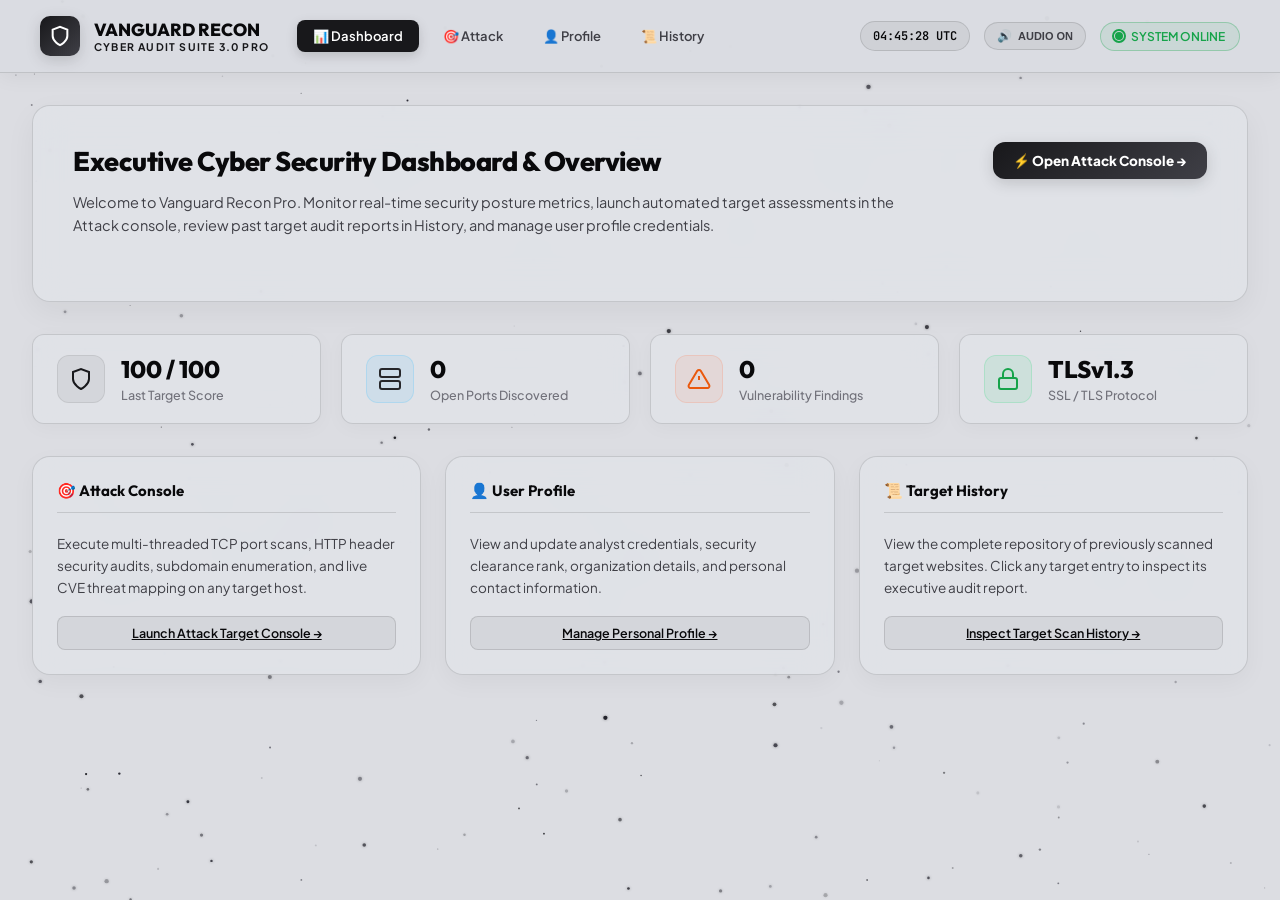
==== static/index.html @ 76a06d28 "Initial commit: Vanguard Recon Security Audit Suite" ====
<!DOCTYPE html>
<html lang="en">
<head>
    <meta charset="UTF-8">
    <meta name="viewport" content="width=device-width, initial-scale=1.0">
    <title>Vanguard Recon Pro — Executive Security Dashboard</title>
    <meta name="description" content="Enterprise attack surface reconnaissance dashboard, OWASP security auditor, and automated vulnerability management platform.">
    <link rel="stylesheet" href="styles.css">
    <link rel="preconnect" href="https://fonts.googleapis.com">
    <link rel="preconnect" href="https://fonts.gstatic.com" crossorigin>
    <link href="https://fonts.googleapis.com/css2?family=JetBrains+Mono:wght@400;500;600;700;800&family=Plus+Jakarta+Sans:wght@400;500;600;700;800;900&family=Outfit:wght@500;600;700;800&display=swap" rel="stylesheet">
</head>
<body>
    <canvas id="bgCanvas"></canvas>

    <div id="toastNotification" class="toast-card">
        <span id="toastIcon">✓</span>
        <span id="toastMsg">Action completed successfully</span>
    </div>

    <!-- Top Tactical Navigation Bar -->
    <nav class="navbar">
        <div style="display:flex; align-items:center;">
            <div class="brand">
                <div class="brand-icon-wrapper">
                    <div class="brand-icon">
                        <svg viewBox="0 0 24 24">
                            <path d="M12 22s8-4 8-10V5l-8-3-8 3v7c0 6 8 10 8 10z"/>
                        </svg>
                    </div>
                </div>
                <div class="brand-text">
                    <span class="brand-title">VANGUARD RECON</span>
                    <span class="brand-subtitle">CYBER AUDIT SUITE 3.0 PRO</span>
                </div>
            </div>
            
            <div class="nav-links">
                <a href="index.html" class="nav-link active">📊 Dashboard</a>
                <a href="attack.html" class="nav-link">🎯 Attack</a>
                <a href="profile.html" class="nav-link">👤 Profile</a>
                <a href="history.html" class="nav-link">📜 History</a>
            </div>
        </div>

        <div style="display:flex; align-items:center; gap:14px;">
            <div class="hud-clock mono" id="hudClock">12:00:00 UTC</div>
            <button id="soundToggleBtn" class="hud-btn" title="Toggle Tactical Audio FX">
                <span id="soundIcon">🔊</span>
                <span id="soundText" style="font-size:11px;">AUDIO ON</span>
            </button>

            <div class="status-badge">
                <span class="pulse-dot"></span>
                <span>SYSTEM ONLINE</span>
            </div>
        </div>
    </nav>

    <!-- Main Container -->
    <div class="container">
        <!-- Hero Launchpad Card -->
        <div class="hero-card">
            <div class="hero-title-row">
                <h1 class="hero-title">
                    Executive Cyber Security Dashboard & Overview
                </h1>
                <a href="attack.html" class="btn-primary" style="font-size:13.5px; padding:10px 20px; text-decoration:none;">
                    ⚡ Open Attack Console →
                </a>
            </div>
            <p class="hero-subtitle">
                Welcome to Vanguard Recon Pro. Monitor real-time security posture metrics, launch automated target assessments in the Attack console, review past target audit reports in History, and manage user profile credentials.
            </p>
        </div>

        <!-- Metric Stat Cards Row -->
        <div class="stats-grid">
            <div class="stat-card">
                <div class="stat-icon">
                    <svg width="24" height="24" viewBox="0 0 24 24" fill="none" stroke="currentColor" stroke-width="2">
                        <path d="M12 22s8-4 8-10V5l-8-3-8 3v7c0 6 8 10 8 10z"/>
                    </svg>
                </div>
                <div class="stat-content">
                    <div id="statScore" class="stat-value">100 / 100</div>
                    <div class="stat-label">Last Target Score</div>
                </div>
            </div>

            <div class="stat-card">
                <div class="stat-icon" style="background:rgba(56,189,248,0.1); border-color:rgba(56,189,248,0.2); color:var(--accent-blue);">
                    <svg width="24" height="24" viewBox="0 0 24 24" fill="none" stroke="currentColor" stroke-width="2">
                        <rect x="2" y="2" width="20" height="8" rx="2" ry="2"/>
                        <rect x="2" y="14" width="20" height="8" rx="2" ry="2"/>
                        <line x1="6" y1="6" x2="6.01" y2="6"/>
                        <line x1="6" y1="18" x2="6.01" y2="18"/>
                    </svg>
                </div>
                <div class="stat-content">
                    <div id="statPorts" class="stat-value">0</div>
                    <div class="stat-label">Open Ports Discovered</div>
                </div>
            </div>

            <div class="stat-card">
                <div class="stat-icon" style="background:rgba(255,127,80,0.1); border-color:rgba(255,127,80,0.2); color:var(--sev-high);">
                    <svg width="24" height="24" viewBox="0 0 24 24" fill="none" stroke="currentColor" stroke-width="2">
                        <path d="M10.29 3.86L1.82 18a2 2 0 0 0 1.71 3h16.94a2 2 0 0 0 1.71-3L13.71 3.86a2 2 0 0 0-3.42 0z"/>
                        <line x1="12" y1="9" x2="12" y2="13"/>
                        <line x1="12" y1="17" x2="12.01" y2="17"/>
                    </svg>
                </div>
                <div class="stat-content">
                    <div id="statVulns" class="stat-value">0</div>
                    <div class="stat-label">Vulnerability Findings</div>
                </div>
            </div>

            <div class="stat-card">
                <div class="stat-icon" style="background:rgba(46,213,115,0.1); border-color:rgba(46,213,115,0.2); color:var(--sev-safe);">
                    <svg width="24" height="24" viewBox="0 0 24 24" fill="none" stroke="currentColor" stroke-width="2">
                        <rect x="3" y="11" width="18" height="11" rx="2" ry="2"/>
                        <path d="M7 11V7a5 5 0 0 1 10 0v4"/>
                    </svg>
                </div>
                <div class="stat-content">
                    <div id="statSsl" class="stat-value">TLSv1.3</div>
                    <div class="stat-label">SSL / TLS Protocol</div>
                </div>
            </div>
        </div>

        <!-- Core Navigation Modules Grid -->
        <div style="display:grid; grid-template-columns: repeat(3, 1fr); gap:24px; margin-bottom:32px;">
            <div class="card" style="margin-bottom:0;">
                <div class="card-header">
                    <span class="card-title">🎯 Attack Console</span>
                </div>
                <p style="font-size:13.5px; color:var(--text-secondary); line-height:1.6; margin-bottom:18px;">
                    Execute multi-threaded TCP port scans, HTTP header security audits, subdomain enumeration, and live CVE threat mapping on any target host.
                </p>
                <a href="attack.html" class="btn-secondary" style="width:100%; justify-content:center;">Launch Attack Target Console →</a>
            </div>

            <div class="card" style="margin-bottom:0;">
                <div class="card-header">
                    <span class="card-title">👤 User Profile</span>
                </div>
                <p style="font-size:13.5px; color:var(--text-secondary); line-height:1.6; margin-bottom:18px;">
                    View and update analyst credentials, security clearance rank, organization details, and personal contact information.
                </p>
                <a href="profile.html" class="btn-secondary" style="width:100%; justify-content:center;">Manage Personal Profile →</a>
            </div>

            <div class="card" style="margin-bottom:0;">
                <div class="card-header">
                    <span class="card-title">📜 Target History</span>
                </div>
                <p style="font-size:13.5px; color:var(--text-secondary); line-height:1.6; margin-bottom:18px;">
                    View the complete repository of previously scanned target websites. Click any target entry to inspect its executive audit report.
                </p>
                <a href="history.html" class="btn-secondary" style="width:100%; justify-content:center;">Inspect Target Scan History →</a>
            </div>
        </div>
    </div>

    <script src="app.js"></script>
</body>
</html>
---- static/styles.css ----
@import url('https://fonts.googleapis.com/css2?family=JetBrains+Mono:wght@400;500;600;700;800&family=Plus+Jakarta+Sans:wght@400;500;600;700;800;900&family=Outfit:wght@500;600;700;800;900&display=swap');

:root {
    --bg-main: #dcdde2;
    --bg-card: rgba(224, 226, 232, 0.92);
    --bg-card-hover: rgba(230, 232, 238, 0.98);
    --bg-elevated: #d2d4da;
    --border-subtle: rgba(0, 0, 0, 0.12);
    --border-cyan: rgba(24, 24, 27, 0.25);
    --border-glow: rgba(24, 24, 27, 0.4);
    
    --text-primary: #09090b;
    --text-secondary: #3f3f46;
    --text-muted: #71717a;
    
    --accent-cyan: #18181b;
    --accent-blue: #27272a;
    --accent-indigo: #3f3f46;
    --accent-violet: #52525b;
    
    --sev-critical: #dc2626;
    --sev-critical-bg: rgba(220, 38, 38, 0.1);
    --sev-high: #ea580c;
    --sev-high-bg: rgba(234, 88, 12, 0.1);
    --sev-medium: #ca8a04;
    --sev-medium-bg: rgba(202, 138, 4, 0.1);
    --sev-low: #2563eb;
    --sev-low-bg: rgba(37, 99, 235, 0.1);
    --sev-safe: #16a34a;
    --sev-safe-bg: rgba(22, 163, 74, 0.1);

    --radius-lg: 18px;
    --radius-md: 12px;
    --radius-sm: 8px;
    
    --transition-smooth: all 0.3s cubic-bezier(0.16, 1, 0.3, 1);
}

* {
    box-sizing: border-box;
    margin: 0;
    padding: 0;
}

body {
    font-family: 'Plus Jakarta Sans', -apple-system, BlinkMacSystemFont, sans-serif;
    background-color: var(--bg-main);
    color: var(--text-primary);
    min-height: 100vh;
    overflow-x: hidden;
    position: relative;
    -webkit-font-smoothing: antialiased;
}

#bgCanvas {
    position: fixed;
    top: 0;
    left: 0;
    width: 100vw;
    height: 100vh;
    z-index: 0;
    pointer-events: none;
}

.mono {
    font-family: 'JetBrains Mono', monospace;
}

/* Toast Notifications */
.toast-card {
    position: fixed;
    bottom: 30px;
    right: 30px;
    background: #09090b;
    border: 1px solid var(--accent-cyan);
    color: #fff;
    padding: 12px 22px;
    border-radius: var(--radius-md);
    box-shadow: 0 12px 40px rgba(0, 0, 0, 0.2);
    backdrop-filter: blur(16px);
    display: flex;
    align-items: center;
    gap: 12px;
    font-size: 13.5px;
    font-weight: 600;
    z-index: 9999;
    opacity: 0;
    transform: translateY(20px);
    transition: var(--transition-smooth);
    pointer-events: none;
}

.toast-card.show {
    opacity: 1;
    transform: translateY(0);
}

/* Node Inspection Popover Modal */
.node-modal {
    position: fixed;
    top: 50%;
    left: 50%;
    transform: translate(-50%, -50%) scale(0.9);
    width: 380px;
    background: var(--bg-card);
    border: 1px solid var(--accent-cyan);
    box-shadow: 0 20px 60px rgba(0, 0, 0, 0.15);
    border-radius: var(--radius-md);
    padding: 20px;
    z-index: 10000;
    backdrop-filter: blur(20px);
    opacity: 0;
    pointer-events: none;
    transition: var(--transition-smooth);
}

.node-modal.show {
    opacity: 1;
    pointer-events: auto;
    transform: translate(-50%, -50%) scale(1);
}

.node-modal-header {
    display: flex;
    justify-content: space-between;
    align-items: center;
    margin-bottom: 14px;
    padding-bottom: 10px;
    border-bottom: 1px solid var(--border-subtle);
    color: var(--accent-cyan);
    font-size: 14px;
    font-weight: 700;
}

.close-modal-btn {
    background: transparent;
    border: none;
    color: var(--text-muted);
    font-size: 16px;
    cursor: pointer;
    transition: var(--transition-smooth);
}
.close-modal-btn:hover { color: #000; }

.node-modal-body { font-size: 13px; color: var(--text-secondary); line-height: 1.6; }

/* Navbar */
.navbar {
    display: flex;
    justify-content: space-between;
    align-items: center;
    padding: 16px 40px;
    background: rgba(218, 220, 226, 0.88);
    backdrop-filter: blur(24px);
    -webkit-backdrop-filter: blur(24px);
    border-bottom: 1px solid var(--border-subtle);
    position: sticky;
    top: 0;
    z-index: 100;
    box-shadow: 0 4px 20px rgba(0, 0, 0, 0.05);
}

.nav-links {
    display: flex;
    align-items: center;
    gap: 8px;
    margin-left: 28px;
}

.nav-link {
    color: var(--text-secondary);
    text-decoration: none;
    font-size: 13px;
    font-weight: 600;
    padding: 8px 16px;
    border-radius: var(--radius-sm);
    transition: var(--transition-smooth);
    display: inline-flex;
    align-items: center;
    gap: 6px;
}

.nav-link:hover {
    color: var(--text-primary);
    background: rgba(0, 0, 0, 0.06);
}

.nav-link.active {
    color: #ffffff;
    background: #18181b;
    box-shadow: 0 4px 12px rgba(0, 0, 0, 0.15);
}

.brand {
    display: flex;
    align-items: center;
    gap: 14px;
    font-size: 18px;
    font-weight: 800;
    color: var(--text-primary);
}

.brand-icon-wrapper {
    position: relative;
    width: 40px;
    height: 40px;
}

.brand-icon {
    width: 100%;
    height: 100%;
    background: linear-gradient(135deg, #18181b, #3f3f46);
    border-radius: 10px;
    display: flex;
    align-items: center;
    justify-content: center;
    color: #fff;
    box-shadow: 0 4px 15px rgba(0, 0, 0, 0.15);
}

.brand-icon svg {
    width: 22px;
    height: 22px;
    fill: none;
    stroke: #ffffff;
    stroke-width: 2.2;
}

.brand-text { display: flex; flex-direction: column; }
.brand-title {
    font-size: 17.5px;
    font-weight: 800;
    line-height: 1.2;
    font-family: 'Outfit', sans-serif;
    color: #09090b;
}

.brand-subtitle {
    font-size: 10.5px;
    font-weight: 700;
    color: var(--accent-cyan);
    letter-spacing: 1.2px;
}

.hud-clock {
    background: rgba(0, 0, 0, 0.05);
    border: 1px solid var(--border-subtle);
    color: var(--text-primary);
    padding: 6px 12px;
    border-radius: 20px;
    font-size: 12px;
    font-weight: 600;
}

.hud-btn {
    background: rgba(0, 0, 0, 0.05);
    border: 1px solid var(--border-subtle);
    color: var(--text-secondary);
    padding: 6px 12px;
    border-radius: 20px;
    font-size: 12px;
    font-weight: 600;
    cursor: pointer;
    display: inline-flex;
    align-items: center;
    gap: 6px;
    transition: var(--transition-smooth);
}
.hud-btn:hover {
    background: rgba(0, 0, 0, 0.08);
    border-color: var(--border-cyan);
    color: #000;
}

.status-badge {
    display: flex;
    align-items: center;
    gap: 8px;
    padding: 6px 14px;
    background: rgba(22, 163, 74, 0.08);
    border: 1px solid rgba(22, 163, 74, 0.3);
    border-radius: 20px;
    font-size: 12px;
    color: var(--sev-safe);
    font-weight: 600;
}

.pulse-dot {
    width: 8px;
    height: 8px;
    background-color: var(--sev-safe);
    border-radius: 50%;
    position: relative;
}

.pulse-dot::after {
    content: '';
    position: absolute;
    top: -3px; left: -3px; right: -3px; bottom: -3px;
    border-radius: 50%;
    border: 2px solid var(--sev-safe);
    animation: ripple 2s infinite ease-out;
}

@keyframes ripple {
    0% { transform: scale(0.8); opacity: 1; }
    100% { transform: scale(2.2); opacity: 0; }
}

.btn-secondary {
    background: rgba(0, 0, 0, 0.05);
    border: 1px solid var(--border-subtle);
    color: var(--text-primary);
    padding: 8px 14px;
    border-radius: var(--radius-sm);
    font-size: 12.5px;
    font-weight: 600;
    cursor: pointer;
    display: inline-flex;
    align-items: center;
    gap: 6px;
    transition: var(--transition-smooth);
}

.btn-secondary:hover {
    background: rgba(0, 0, 0, 0.08);
    border-color: var(--border-cyan);
    color: #000;
}

.btn-accent {
    background: linear-gradient(135deg, #18181b, #3f3f46);
    color: #ffffff;
    border: none;
    padding: 8px 18px;
    border-radius: var(--radius-sm);
    font-size: 12.5px;
    font-weight: 800;
    cursor: pointer;
    display: inline-flex;
    align-items: center;
    gap: 6px;
    box-shadow: 0 4px 15px rgba(0, 0, 0, 0.15);
    transition: var(--transition-smooth);
}

.btn-accent:hover {
    transform: translateY(-1px);
    box-shadow: 0 6px 20px rgba(0, 0, 0, 0.25);
}

/* Layout Container */
.container {
    max-width: 1440px;
    margin: 0 auto;
    padding: 32px 32px 64px;
    position: relative;
    z-index: 1;
}

/* Hero & Search Card */
.hero-card {
    background: var(--bg-card);
    border: 1px solid var(--border-subtle);
    border-radius: var(--radius-lg);
    padding: 36px 40px;
    margin-bottom: 32px;
    backdrop-filter: blur(18px);
    box-shadow: 0 10px 30px rgba(0, 0, 0, 0.05);
}

.hero-title-row {
    display: flex;
    justify-content: space-between;
    align-items: center;
    margin-bottom: 12px;
}

.hero-title {
    font-size: 27px;
    font-weight: 800;
    font-family: 'Outfit', sans-serif;
    letter-spacing: -0.5px;
    color: #09090b;
}

.scan-profile-selector {
    display: flex;
    background: rgba(0, 0, 0, 0.05);
    border: 1px solid var(--border-subtle);
    padding: 4px;
    border-radius: var(--radius-sm);
    gap: 4px;
}

.profile-btn {
    background: transparent;
    border: none;
    color: var(--text-muted);
    padding: 6px 14px;
    border-radius: 6px;
    font-size: 12.5px;
    font-weight: 600;
    cursor: pointer;
    transition: var(--transition-smooth);
}

.profile-btn.active {
    background: #18181b;
    color: #fff;
    border: 1px solid #18181b;
}

.hero-subtitle {
    color: var(--text-secondary);
    font-size: 14.5px;
    line-height: 1.6;
    max-width: 840px;
    margin-bottom: 28px;
}

/* Scan Input */
.input-wrapper { display: flex; gap: 14px; }
.input-container { flex: 1; position: relative; display: flex; align-items: center; }
.input-icon { position: absolute; left: 18px; color: var(--text-muted); }

.scan-input {
    width: 100%;
    background: var(--bg-elevated);
    border: 1px solid var(--border-subtle);
    border-radius: var(--radius-md);
    padding: 16px 20px 16px 50px;
    color: #09090b;
    font-size: 15px;
    outline: none;
    transition: var(--transition-smooth);
}

.scan-input:focus {
    border-color: var(--accent-cyan);
    box-shadow: 0 0 20px rgba(0, 0, 0, 0.08);
}

.btn-primary {
    background: linear-gradient(135deg, #18181b 0%, #3f3f46 100%);
    color: #ffffff;
    border: none;
    border-radius: var(--radius-md);
    padding: 16px 36px;
    font-size: 15px;
    font-weight: 800;
    cursor: pointer;
    display: flex;
    align-items: center;
    gap: 10px;
    transition: var(--transition-smooth);
    box-shadow: 0 4px 15px rgba(0, 0, 0, 0.15);
    white-space: nowrap;
}

.btn-primary:hover {
    transform: translateY(-2px);
    box-shadow: 0 8px 25px rgba(0, 0, 0, 0.25);
}

.quick-targets {
    display: flex;
    align-items: center;
    gap: 10px;
    margin-top: 20px;
    font-size: 13px;
    color: var(--text-muted);
}

.target-chip {
    background: rgba(0, 0, 0, 0.04);
    border: 1px solid var(--border-subtle);
    color: var(--text-secondary);
    padding: 6px 14px;
    border-radius: 20px;
    cursor: pointer;
    font-size: 12.5px;
    transition: var(--transition-smooth);
}

.target-chip:hover {
    background: #18181b;
    border-color: #18181b;
    color: #fff;
    transform: translateY(-1px);
}

.progress-card {
    margin-top: 24px;
    background: var(--bg-card);
    border: 1px solid var(--border-subtle);
    border-radius: var(--radius-md);
    padding: 18px 24px;
}

.progress-track {
    height: 8px;
    background: rgba(0, 0, 0, 0.08);
    border-radius: 4px;
    overflow: hidden;
}

.progress-fill {
    height: 100%;
    width: 0%;
    background: linear-gradient(90deg, #18181b, #52525b, #a1a1aa);
    border-radius: 4px;
    transition: width 0.4s cubic-bezier(0.4, 0, 0.2, 1);
}

.progress-info {
    display: flex;
    justify-content: space-between;
    align-items: center;
    margin-top: 12px;
    font-size: 13px;
    color: var(--text-secondary);
}

/* Stats Cards Bar */
.stats-grid {
    display: grid;
    grid-template-columns: repeat(4, 1fr);
    gap: 20px;
    margin-bottom: 32px;
}

.stat-card {
    background: var(--bg-card);
    border: 1px solid var(--border-subtle);
    border-radius: var(--radius-md);
    padding: 20px 24px;
    display: flex;
    align-items: center;
    gap: 16px;
    backdrop-filter: blur(14px);
    transition: var(--transition-smooth);
    box-shadow: 0 4px 20px rgba(0, 0, 0, 0.03);
}

.stat-card:hover {
    border-color: var(--border-cyan);
    transform: translateY(-2px);
    box-shadow: 0 10px 30px rgba(0, 0, 0, 0.08);
}

.stat-icon {
    width: 48px;
    height: 48px;
    border-radius: 12px;
    background: rgba(0, 0, 0, 0.05);
    border: 1px solid rgba(0, 0, 0, 0.08);
    display: flex;
    align-items: center;
    justify-content: center;
    color: var(--accent-cyan);
    font-size: 20px;
    flex-shrink: 0;
}

.stat-content { display: flex; flex-direction: column; }
.stat-value { font-size: 24px; font-weight: 800; color: #09090b; line-height: 1.1; font-family: 'Outfit', sans-serif; }
.stat-label { font-size: 12.5px; color: var(--text-muted); font-weight: 500; margin-top: 4px; }

/* Dashboard Grid */
.dashboard-grid {
    display: grid;
    grid-template-columns: 360px 1fr;
    gap: 28px;
}

.card {
    background: var(--bg-card);
    border: 1px solid var(--border-subtle);
    border-radius: var(--radius-lg);
    padding: 24px;
    margin-bottom: 28px;
    backdrop-filter: blur(16px);
    box-shadow: 0 8px 25px rgba(0, 0, 0, 0.04);
    transition: var(--transition-smooth);
}

.card:hover { border-color: var(--border-cyan); }

.card-header {
    display: flex;
    justify-content: space-between;
    align-items: center;
    margin-bottom: 20px;
    padding-bottom: 12px;
    border-bottom: 1px solid var(--border-subtle);
}

.card-title {
    font-size: 15px;
    font-weight: 700;
    color: var(--text-primary);
    display: flex;
    align-items: center;
    gap: 10px;
    font-family: 'Outfit', sans-serif;
}

.card-title svg { width: 18px; height: 18px; color: var(--accent-cyan); }

/* Gauge */
.gauge-container {
    position: relative;
    width: 170px;
    height: 170px;
    margin: 16px auto 20px;
}

.gauge-svg { transform: rotate(-90deg); width: 100%; height: 100%; }
.gauge-bg { fill: none; stroke: rgba(0, 0, 0, 0.08); stroke-width: 12; }
.gauge-fill {
    fill: none;
    stroke: #18181b;
    stroke-width: 12;
    stroke-dasharray: 440;
    stroke-dashoffset: 440;
    stroke-linecap: round;
    transition: stroke-dashoffset 1.8s cubic-bezier(0.16, 1, 0.3, 1);
}

.gauge-center {
    position: absolute;
    top: 50%; left: 50%;
    transform: translate(-50%, -50%);
    text-align: center;
}

.gauge-grade {
    font-size: 44px;
    font-weight: 900;
    line-height: 1;
    font-family: 'Outfit', sans-serif;
    color: #09090b;
}

.gauge-score { font-size: 13px; font-weight: 700; color: var(--text-secondary); margin-top: 4px; }

.info-list { list-style: none; display: flex; flex-direction: column; gap: 12px; }
.info-item {
    display: flex;
    justify-content: space-between;
    align-items: center;
    padding: 10px 14px;
    background: rgba(0, 0, 0, 0.03);
    border-radius: var(--radius-sm);
    border: 1px solid var(--border-subtle);
    font-size: 13px;
}
.info-label { color: var(--text-muted); font-weight: 500; }
.info-val { color: var(--text-primary); font-weight: 600; }

.terminal-card {
    background: #09090b;
    border: 1px solid var(--border-subtle);
    border-radius: var(--radius-md);
    padding: 16px;
    font-family: 'JetBrains Mono', monospace;
    font-size: 12px;
    color: #f4f4f5;
    height: 160px;
    overflow-y: auto;
}

.terminal-line { margin-bottom: 6px; line-height: 1.5; }
.terminal-time { color: #71717a; }
.terminal-prefix { color: #a1a1aa; font-weight: 700; }

.topology-box {
    background: var(--bg-elevated);
    border-radius: var(--radius-md);
    padding: 16px;
    border: 1px solid var(--border-subtle);
    box-shadow: inset 0 2px 8px rgba(0,0,0,0.03);
}

#topologyCanvas { width: 100%; height: 260px; display: block; cursor: pointer; }

.subdomains-grid { display: flex; flex-wrap: wrap; gap: 10px; }
.subdomain-tag {
    background: rgba(0, 0, 0, 0.04);
    border: 1px solid var(--border-subtle);
    color: var(--text-primary);
    padding: 8px 16px;
    border-radius: var(--radius-sm);
    font-size: 12.5px;
    font-family: 'JetBrains Mono', monospace;
    transition: var(--transition-smooth);
}
.subdomain-tag:hover {
    background: #18181b;
    color: #ffffff;
    transform: translateY(-1px);
}

.ports-grid {
    display: grid;
    grid-template-columns: repeat(auto-fill, minmax(210px, 1fr));
    gap: 14px;
}

.port-card {
    background: var(--bg-card);
    border: 1px solid var(--border-subtle);
    border-radius: var(--radius-md);
    padding: 16px;
    display: flex;
    flex-direction: column;
    gap: 8px;
    transition: var(--transition-smooth);
}
.port-card:hover {
    border-color: var(--accent-cyan);
    transform: translateY(-2px);
    box-shadow: 0 6px 20px rgba(0, 0, 0, 0.06);
}

.port-header { display: flex; justify-content: space-between; align-items: center; }
.port-num { font-family: 'JetBrains Mono', monospace; font-size: 18px; font-weight: 700; color: #09090b; }
.port-status-badge { background: var(--sev-safe-bg); color: var(--sev-safe); font-size: 11px; font-weight: 700; padding: 3px 10px; border-radius: 12px; }
.port-service { font-size: 13.5px; font-weight: 600; color: var(--text-primary); }

.filter-pills { display: flex; gap: 6px; }
.filter-pill {
    background: rgba(0, 0, 0, 0.04);
    border: 1px solid var(--border-subtle);
    color: var(--text-muted);
    font-size: 11.5px;
    font-weight: 600;
    padding: 4px 10px;
    border-radius: 12px;
    cursor: pointer;
    transition: var(--transition-smooth);
}

.filter-pill.active {
    background: #18181b;
    border-color: #18181b;
    color: #fff;
}

.vuln-card {
    background: var(--bg-card);
    border: 1px solid var(--border-subtle);
    border-left: 4px solid var(--sev-critical);
    border-radius: var(--radius-md);
    padding: 20px 24px;
    margin-bottom: 16px;
    transition: var(--transition-smooth);
}
.vuln-card:hover {
    border-color: var(--border-cyan);
    transform: translateX(4px);
    box-shadow: 0 6px 20px rgba(0, 0, 0, 0.06);
}

.vuln-card.high { border-left-color: var(--sev-high); }
.vuln-card.medium { border-left-color: var(--sev-medium); }
.vuln-card.low { border-left-color: var(--sev-low); }

.vuln-header { display: flex; justify-content: space-between; align-items: center; margin-bottom: 10px; }
.vuln-title { font-size: 15px; font-weight: 700; color: #09090b; }
.badge-sev { padding: 4px 12px; border-radius: 20px; font-size: 11px; font-weight: 800; text-transform: uppercase; }
.badge-CRITICAL { background: var(--sev-critical-bg); color: var(--sev-critical); border: 1px solid var(--sev-critical); }
.badge-HIGH { background: var(--sev-high-bg); color: var(--sev-high); border: 1px solid var(--sev-high); }
.badge-MEDIUM { background: var(--sev-medium-bg); color: var(--sev-medium); border: 1px solid var(--sev-medium); }
.badge-LOW { background: var(--sev-low-bg); color: var(--sev-low); border: 1px solid var(--sev-low); }

.vuln-desc { font-size: 13.5px; color: var(--text-secondary); line-height: 1.5; margin-bottom: 12px; }
.vuln-remediation {
    font-size: 13px;
    color: #18181b;
    background: rgba(0, 0, 0, 0.04);
    border: 1px solid var(--border-subtle);
    padding: 10px 14px;
    border-radius: var(--radius-sm);
    display: flex;
    align-items: flex-start;
    gap: 8px;
}

.cli-cmd-grid { display: flex; flex-direction: column; gap: 12px; }
.cli-cmd-item { display: flex; flex-direction: column; gap: 6px; }
.cli-cmd-label { font-size: 12px; color: var(--text-muted); font-weight: 600; }
.cli-cmd-box {
    background: #09090b;
    border: 1px solid var(--border-subtle);
    border-radius: var(--radius-sm);
    padding: 10px 14px;
    display: flex;
    justify-content: space-between;
    align-items: center;
}
.cli-cmd-box code { color: #f4f4f5; font-size: 12.5px; overflow-x: auto; }
.copy-cmd-btn {
    background: rgba(255, 255, 255, 0.15);
    border: none;
    color: #fff;
    padding: 4px 10px;
    border-radius: 4px;
    font-size: 11.5px;
    cursor: pointer;
    transition: var(--transition-smooth);
}
.copy-cmd-btn:hover { background: #fff; color: #000; font-weight: bold; }

.tab-row { display: flex; gap: 8px; margin-bottom: 14px; }
.tab-btn {
    background: rgba(0, 0, 0, 0.04);
    border: 1px solid var(--border-subtle);
    color: var(--text-muted);
    padding: 8px 16px;
    border-radius: var(--radius-sm);
    font-size: 13px;
    font-weight: 600;
    cursor: pointer;
    transition: var(--transition-smooth);
}
.tab-btn.active {
    background: #18181b;
    border-color: #18181b;
    color: #fff;
}

.code-box {
    background: #09090b;
    border: 1px solid var(--border-subtle);
    border-radius: var(--radius-md);
    padding: 18px;
}
.code-pre { color: #e4e4e7; font-size: 12.5px; line-height: 1.6; white-space: pre-wrap; word-break: break-all; }

/* Profile & History Styling */
.profile-grid {
    display: grid;
    grid-template-columns: 320px 1fr;
    gap: 28px;
}

.profile-avatar-box {
    text-align: center;
    padding: 32px 20px;
}

.profile-avatar {
    width: 100px;
    height: 100px;
    border-radius: 50%;
    background: linear-gradient(135deg, #18181b, #3f3f46);
    color: #fff;
    font-size: 38px;
    font-weight: 800;
    display: flex;
    align-items: center;
    justify-content: center;
    margin: 0 auto 16px;
    box-shadow: 0 8px 25px rgba(0, 0, 0, 0.15);
}

.history-table {
    width: 100%;
    border-collapse: collapse;
    font-size: 13.5px;
}

.history-table th {
    text-align: left;
    padding: 12px 18px;
    background: rgba(0, 0, 0, 0.05);
    border-bottom: 1px solid var(--border-subtle);
    color: var(--text-primary);
    font-weight: 700;
}

.history-table td {
    padding: 14px 18px;
    border-bottom: 1px solid var(--border-subtle);
    color: var(--text-secondary);
}

.history-row {
    cursor: pointer;
    transition: var(--transition-smooth);
}

.history-row:hover {
    background: rgba(0, 0, 0, 0.04);
}

.report-modal-content {
    background: #ffffff;
    border-radius: var(--radius-lg);
    width: 90%;
    max-width: 1000px;
    max-height: 90vh;
    overflow-y: auto;
    padding: 32px;
    box-shadow: 0 25px 70px rgba(0, 0, 0, 0.3);
    position: fixed;
    top: 50%;
    left: 50%;
    transform: translate(-50%, -50%);
    z-index: 10001;
    display: none;
}

.report-modal-content.show {
    display: block;
}

/* Gemini AI Assistant Styles */
.copilot-chip-btn {
    background: rgba(56, 189, 248, 0.06);
    border: 1px solid rgba(56, 189, 248, 0.2);
    border-radius: 20px;
    padding: 6px 14px;
    font-size: 12px;
    font-weight: 600;
    color: var(--text-primary);
    cursor: pointer;
    transition: var(--transition-smooth);
}

.copilot-chip-btn:hover {
    background: rgba(56, 189, 248, 0.15);
    border-color: var(--accent-blue);
    color: var(--accent-blue);
    transform: translateY(-1px);
}

.copilot-msg {
    padding: 12px 16px;
    border-radius: 10px;
    font-size: 13.5px;
    line-height: 1.6;
    word-break: break-word;
}

.copilot-msg.bot {
    background: rgba(56, 189, 248, 0.08);
    border: 1px solid rgba(56, 189, 248, 0.2);
    color: var(--text-primary);
    align-self: flex-start;
    max-width: 92%;
}

.copilot-msg.user {
    background: rgba(30, 41, 59, 0.08);
    border: 1px solid rgba(30, 41, 59, 0.15);
    color: var(--text-primary);
    align-self: flex-end;
    max-width: 85%;
}

.copilot-msg pre {
    background: #0f172a;
    color: #f8fafc;
    padding: 10px 14px;
    border-radius: 6px;
    overflow-x: auto;
    font-family: 'JetBrains Mono', monospace;
    font-size: 12px;
    margin: 8px 0;
}
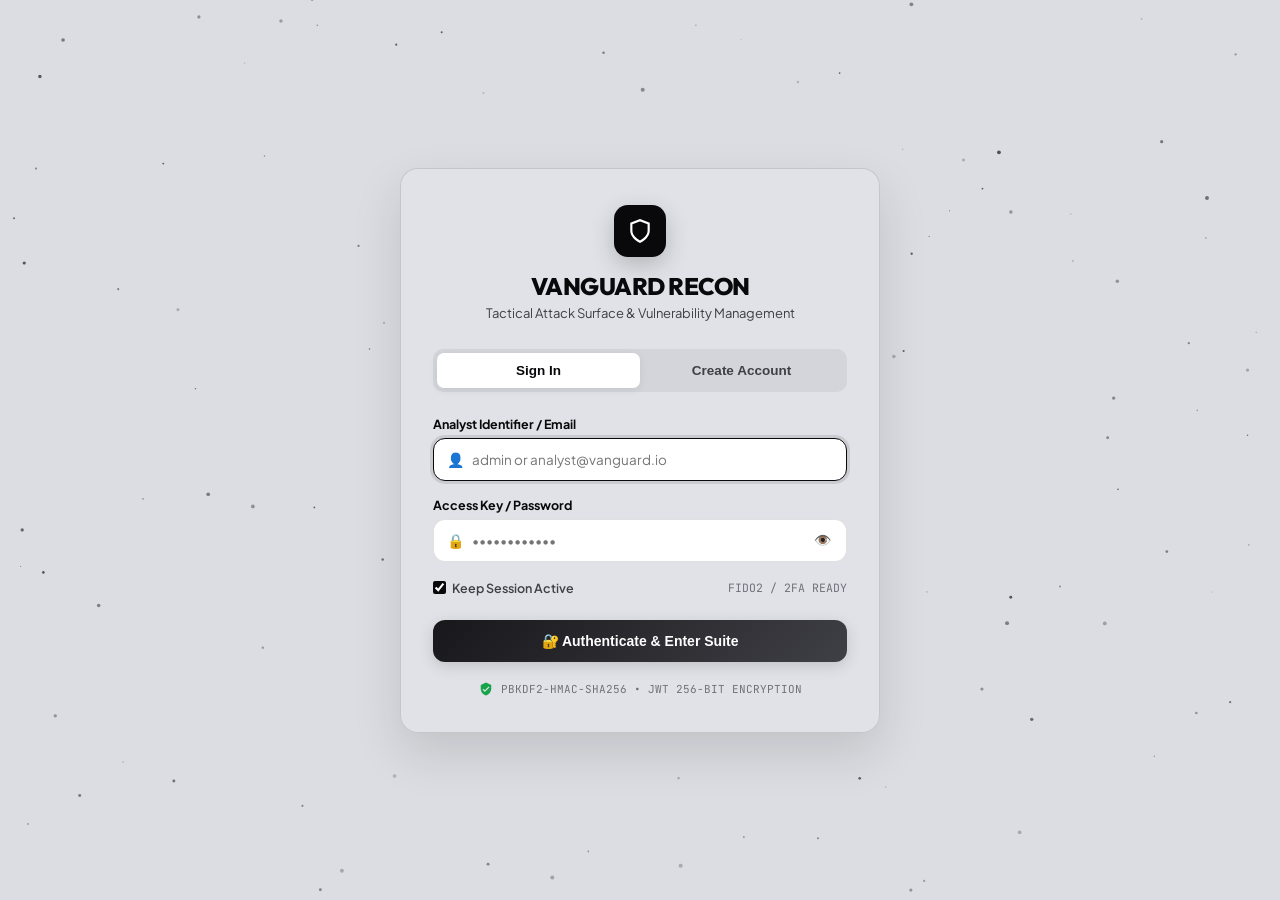
==== commit b03edb4d: "Configure Vercel serverless deployment and Supabase integration" ====
--- a/static/index.html
+++ b/static/index.html
@@ -20,7 +20,7 @@
 
     <!-- Top Tactical Navigation Bar -->
     <nav class="navbar">
-        <div style="display:flex; align-items:center;">
+        <div class="nav-left">
             <div class="brand">
                 <div class="brand-icon-wrapper">
                     <div class="brand-icon">
@@ -43,7 +43,7 @@
             </div>
         </div>
 
-        <div style="display:flex; align-items:center; gap:14px;">
+        <div class="nav-right" id="navRightSection">
             <div class="hud-clock mono" id="hudClock">12:00:00 UTC</div>
             <button id="soundToggleBtn" class="hud-btn" title="Toggle Tactical Audio FX">
                 <span id="soundIcon">🔊</span>
@@ -165,6 +165,7 @@
         </div>
     </div>
 
+    <script src="auth.js"></script>
     <script src="app.js"></script>
 </body>
 </html>
--- a/static/styles.css
+++ b/static/styles.css
@@ -149,7 +149,7 @@
     display: flex;
     justify-content: space-between;
     align-items: center;
-    padding: 16px 40px;
+    padding: 14px 32px;
     background: rgba(218, 220, 226, 0.88);
     backdrop-filter: blur(24px);
     -webkit-backdrop-filter: blur(24px);
@@ -158,13 +158,29 @@
     top: 0;
     z-index: 100;
     box-shadow: 0 4px 20px rgba(0, 0, 0, 0.05);
+    gap: 20px;
+}
+
+.nav-left {
+    display: flex;
+    align-items: center;
+    gap: 20px;
+    flex-shrink: 0;
+}
+
+.nav-right {
+    display: flex;
+    align-items: center;
+    gap: 12px;
+    margin-left: auto;
+    flex-shrink: 0;
 }
 
 .nav-links {
     display: flex;
     align-items: center;
     gap: 8px;
-    margin-left: 28px;
+    margin-left: 10px;
 }
 
 .nav-link {
@@ -972,6 +988,74 @@
     margin: 8px 0;
 }
 
-
-
-
+/* Authentication & User Session Navbar Controls */
+.nav-user-controls {
+    display: flex;
+    align-items: center;
+    gap: 10px;
+}
+
+.nav-user-badge {
+    display: flex;
+    align-items: center;
+    gap: 8px;
+    background: rgba(0, 0, 0, 0.05);
+    border: 1px solid var(--border-subtle);
+    padding: 4px 10px 4px 4px;
+    border-radius: 30px;
+    text-decoration: none;
+    color: var(--text-primary);
+    transition: var(--transition-smooth);
+}
+
+.nav-user-badge:hover {
+    background: #fff;
+    border-color: #09090b;
+    box-shadow: 0 2px 8px rgba(0, 0, 0, 0.06);
+}
+
+.user-avatar-mini {
+    width: 26px;
+    height: 26px;
+    border-radius: 50%;
+    background: #09090b;
+    color: #fff;
+    font-size: 11px;
+    font-weight: 800;
+    display: flex;
+    align-items: center;
+    justify-content: center;
+    font-family: 'Outfit', sans-serif;
+}
+
+.user-name-mini {
+    font-size: 12.5px;
+    font-weight: 700;
+}
+
+.user-clearance-tag {
+    font-size: 10px;
+    font-weight: 800;
+    background: rgba(22, 163, 74, 0.12);
+    color: var(--sev-safe);
+    border: 1px solid rgba(22, 163, 74, 0.3);
+    padding: 1px 6px;
+    border-radius: 12px;
+    font-family: 'JetBrains Mono', monospace;
+}
+
+.btn-logout {
+    background: rgba(220, 38, 38, 0.06) !important;
+    border-color: rgba(220, 38, 38, 0.2) !important;
+    color: var(--sev-critical) !important;
+}
+
+.btn-logout:hover {
+    background: rgba(220, 38, 38, 0.12) !important;
+    border-color: var(--sev-critical) !important;
+}
+
+
+
+
+
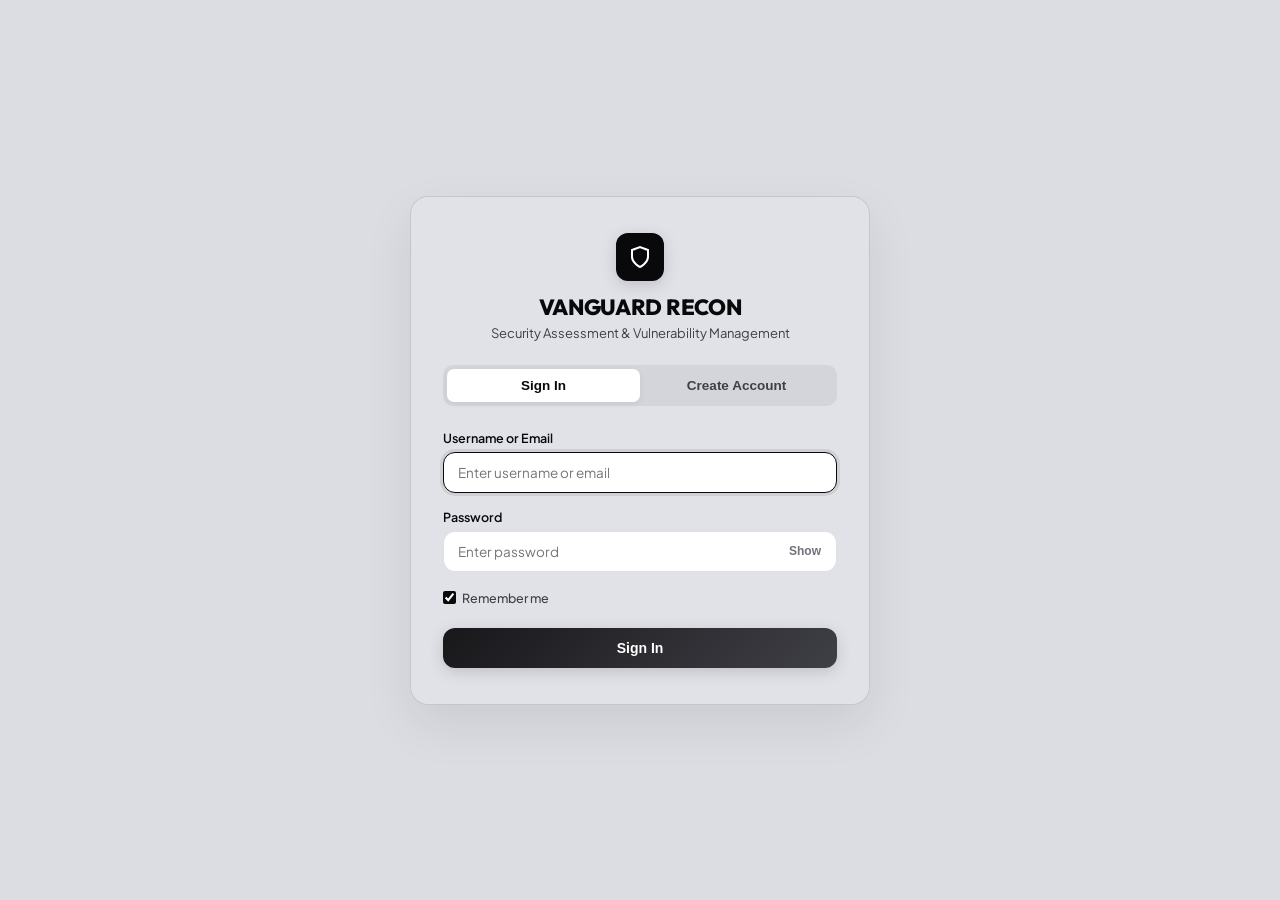
==== commit 422b26ff: "Refactor UI: remove AI-generated tropes, emoji icons, sound FX, and particle canvas for a clean corp" ====
--- a/static/index.html
+++ b/static/index.html
@@ -3,22 +3,20 @@
 <head>
     <meta charset="UTF-8">
     <meta name="viewport" content="width=device-width, initial-scale=1.0">
-    <title>Vanguard Recon Pro — Executive Security Dashboard</title>
-    <meta name="description" content="Enterprise attack surface reconnaissance dashboard, OWASP security auditor, and automated vulnerability management platform.">
+    <title>Vanguard Recon — Security Dashboard</title>
+    <meta name="description" content="Attack surface reconnaissance dashboard, OWASP security auditor, and vulnerability management platform.">
     <link rel="stylesheet" href="styles.css">
     <link rel="preconnect" href="https://fonts.googleapis.com">
     <link rel="preconnect" href="https://fonts.gstatic.com" crossorigin>
-    <link href="https://fonts.googleapis.com/css2?family=JetBrains+Mono:wght@400;500;600;700;800&family=Plus+Jakarta+Sans:wght@400;500;600;700;800;900&family=Outfit:wght@500;600;700;800&display=swap" rel="stylesheet">
+    <link href="https://fonts.googleapis.com/css2?family=JetBrains+Mono:wght@400;500;600;700&family=Plus+Jakarta+Sans:wght@400;500;600;700;800&family=Outfit:wght@500;600;700;800&display=swap" rel="stylesheet">
 </head>
 <body>
-    <canvas id="bgCanvas"></canvas>
-
     <div id="toastNotification" class="toast-card">
         <span id="toastIcon">✓</span>
         <span id="toastMsg">Action completed successfully</span>
     </div>
 
-    <!-- Top Tactical Navigation Bar -->
+    <!-- Navigation Bar -->
     <nav class="navbar">
         <div class="nav-left">
             <div class="brand">
@@ -31,28 +29,22 @@
                 </div>
                 <div class="brand-text">
                     <span class="brand-title">VANGUARD RECON</span>
-                    <span class="brand-subtitle">CYBER AUDIT SUITE 3.0 PRO</span>
+                    <span class="brand-subtitle">Security Assessment Suite</span>
                 </div>
             </div>
             
             <div class="nav-links">
-                <a href="index.html" class="nav-link active">📊 Dashboard</a>
-                <a href="attack.html" class="nav-link">🎯 Attack</a>
-                <a href="profile.html" class="nav-link">👤 Profile</a>
-                <a href="history.html" class="nav-link">📜 History</a>
+                <a href="index.html" class="nav-link active">Dashboard</a>
+                <a href="attack.html" class="nav-link">Scanner</a>
+                <a href="profile.html" class="nav-link">Profile</a>
+                <a href="history.html" class="nav-link">History</a>
             </div>
         </div>
 
         <div class="nav-right" id="navRightSection">
-            <div class="hud-clock mono" id="hudClock">12:00:00 UTC</div>
-            <button id="soundToggleBtn" class="hud-btn" title="Toggle Tactical Audio FX">
-                <span id="soundIcon">🔊</span>
-                <span id="soundText" style="font-size:11px;">AUDIO ON</span>
-            </button>
-
             <div class="status-badge">
                 <span class="pulse-dot"></span>
-                <span>SYSTEM ONLINE</span>
+                <span>Operational</span>
             </div>
         </div>
     </nav>
@@ -63,14 +55,14 @@
         <div class="hero-card">
             <div class="hero-title-row">
                 <h1 class="hero-title">
-                    Executive Cyber Security Dashboard & Overview
+                    Security Posture Dashboard
                 </h1>
                 <a href="attack.html" class="btn-primary" style="font-size:13.5px; padding:10px 20px; text-decoration:none;">
-                    ⚡ Open Attack Console →
+                    Open Scanner &rarr;
                 </a>
             </div>
             <p class="hero-subtitle">
-                Welcome to Vanguard Recon Pro. Monitor real-time security posture metrics, launch automated target assessments in the Attack console, review past target audit reports in History, and manage user profile credentials.
+                Monitor security posture metrics, run automated vulnerability assessments, and inspect audit reports.
             </p>
         </div>
 
@@ -135,32 +127,32 @@
         <div style="display:grid; grid-template-columns: repeat(3, 1fr); gap:24px; margin-bottom:32px;">
             <div class="card" style="margin-bottom:0;">
                 <div class="card-header">
-                    <span class="card-title">🎯 Attack Console</span>
+                    <span class="card-title">Scanner</span>
                 </div>
                 <p style="font-size:13.5px; color:var(--text-secondary); line-height:1.6; margin-bottom:18px;">
-                    Execute multi-threaded TCP port scans, HTTP header security audits, subdomain enumeration, and live CVE threat mapping on any target host.
+                    Execute multi-threaded TCP port scans, HTTP header audits, subdomain discovery, and CVE mapping on target hosts.
                 </p>
-                <a href="attack.html" class="btn-secondary" style="width:100%; justify-content:center;">Launch Attack Target Console →</a>
+                <a href="attack.html" class="btn-secondary" style="width:100%; justify-content:center;">Open Scanner &rarr;</a>
             </div>
 
             <div class="card" style="margin-bottom:0;">
                 <div class="card-header">
-                    <span class="card-title">👤 User Profile</span>
+                    <span class="card-title">Profile</span>
                 </div>
                 <p style="font-size:13.5px; color:var(--text-secondary); line-height:1.6; margin-bottom:18px;">
-                    View and update analyst credentials, security clearance rank, organization details, and personal contact information.
+                    Manage user credentials, organization settings, role assignment, and security settings.
                 </p>
-                <a href="profile.html" class="btn-secondary" style="width:100%; justify-content:center;">Manage Personal Profile →</a>
+                <a href="profile.html" class="btn-secondary" style="width:100%; justify-content:center;">View Profile &rarr;</a>
             </div>
 
             <div class="card" style="margin-bottom:0;">
                 <div class="card-header">
-                    <span class="card-title">📜 Target History</span>
+                    <span class="card-title">Scan History</span>
                 </div>
                 <p style="font-size:13.5px; color:var(--text-secondary); line-height:1.6; margin-bottom:18px;">
-                    View the complete repository of previously scanned target websites. Click any target entry to inspect its executive audit report.
+                    Review previously audited targets and access comprehensive security assessment reports.
                 </p>
-                <a href="history.html" class="btn-secondary" style="width:100%; justify-content:center;">Inspect Target Scan History →</a>
+                <a href="history.html" class="btn-secondary" style="width:100%; justify-content:center;">View History &rarr;</a>
             </div>
         </div>
     </div>
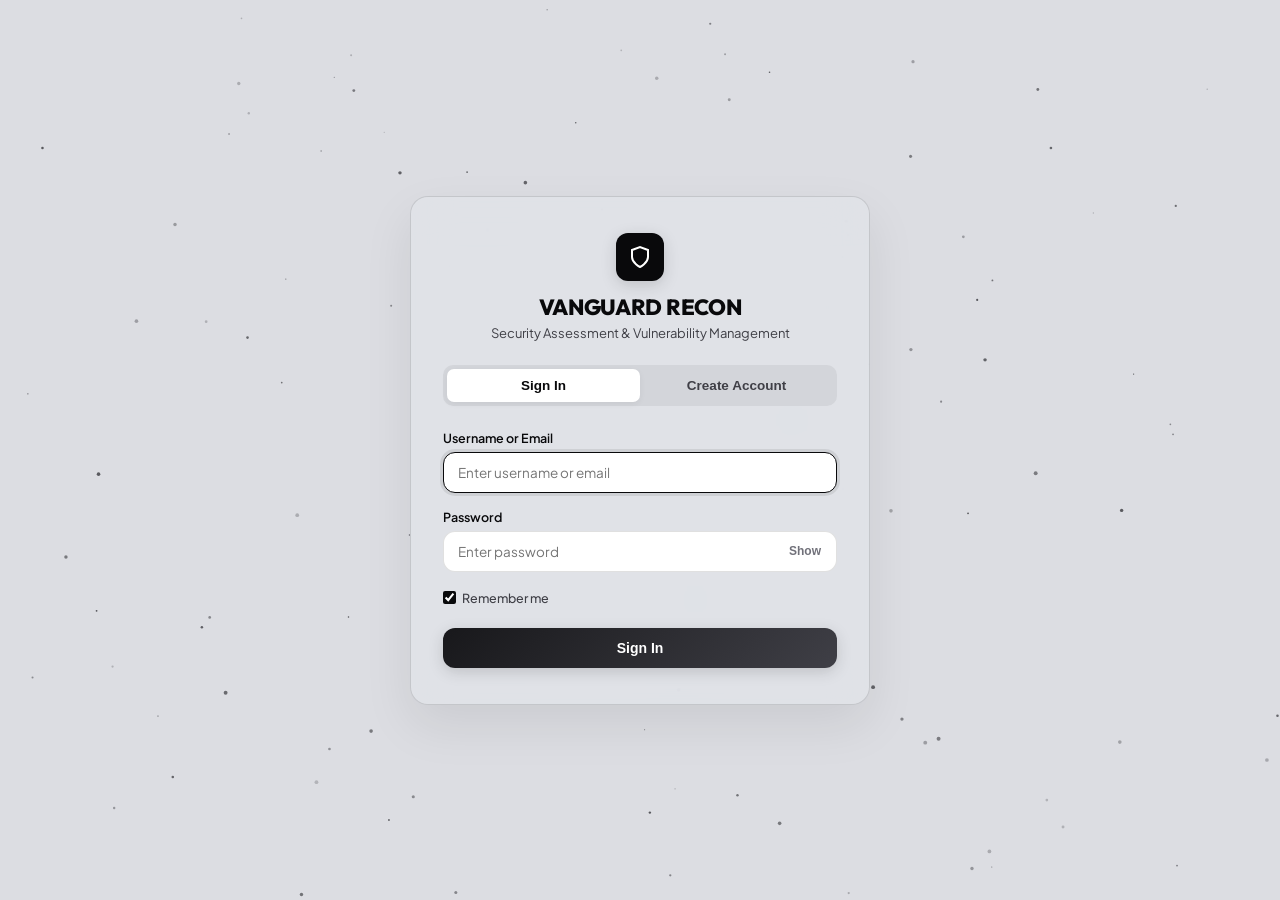
==== commit 9900d0ed: "Restore background particle animation across all pages" ====
--- a/static/index.html
+++ b/static/index.html
@@ -11,6 +11,8 @@
     <link href="https://fonts.googleapis.com/css2?family=JetBrains+Mono:wght@400;500;600;700&family=Plus+Jakarta+Sans:wght@400;500;600;700;800&family=Outfit:wght@500;600;700;800&display=swap" rel="stylesheet">
 </head>
 <body>
+    <canvas id="bgCanvas"></canvas>
+
     <div id="toastNotification" class="toast-card">
         <span id="toastIcon">✓</span>
         <span id="toastMsg">Action completed successfully</span>
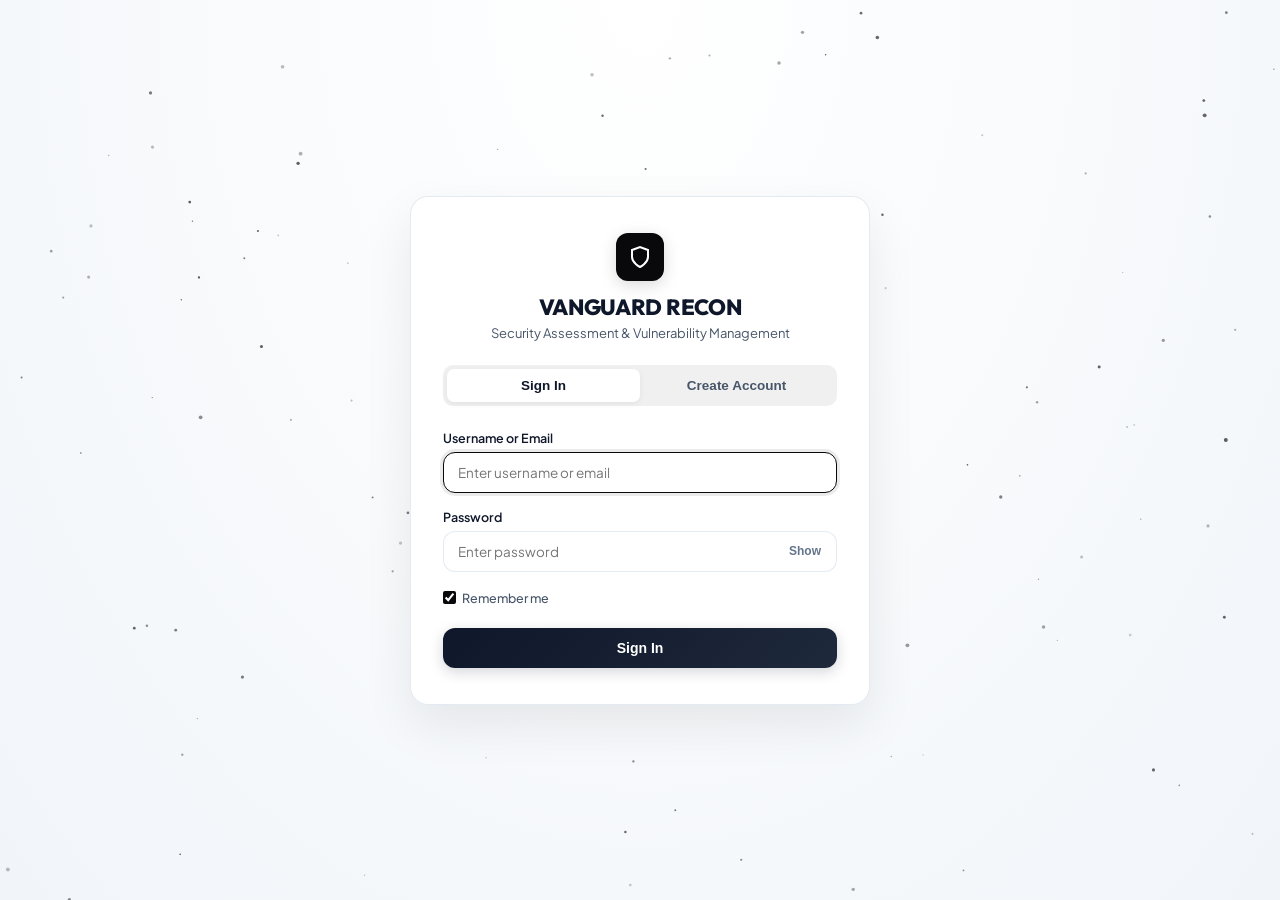
==== commit 2fb67e81: "Refactor UI: clean luminous theme, remove AI assistant card and mock placeholders, bind real dashboa" ====
--- a/static/index.html
+++ b/static/index.html
@@ -77,7 +77,7 @@
                     </svg>
                 </div>
                 <div class="stat-content">
-                    <div id="statScore" class="stat-value">100 / 100</div>
+                    <div id="statScore" class="stat-value">--</div>
                     <div class="stat-label">Last Target Score</div>
                 </div>
             </div>
@@ -92,7 +92,7 @@
                     </svg>
                 </div>
                 <div class="stat-content">
-                    <div id="statPorts" class="stat-value">0</div>
+                    <div id="statPorts" class="stat-value">--</div>
                     <div class="stat-label">Open Ports Discovered</div>
                 </div>
             </div>
@@ -106,7 +106,7 @@
                     </svg>
                 </div>
                 <div class="stat-content">
-                    <div id="statVulns" class="stat-value">0</div>
+                    <div id="statVulns" class="stat-value">--</div>
                     <div class="stat-label">Vulnerability Findings</div>
                 </div>
             </div>
@@ -119,7 +119,7 @@
                     </svg>
                 </div>
                 <div class="stat-content">
-                    <div id="statSsl" class="stat-value">TLSv1.3</div>
+                    <div id="statSsl" class="stat-value">--</div>
                     <div class="stat-label">SSL / TLS Protocol</div>
                 </div>
             </div>
--- a/static/styles.css
+++ b/static/styles.css
@@ -1,33 +1,37 @@
 @import url('https://fonts.googleapis.com/css2?family=JetBrains+Mono:wght@400;500;600;700;800&family=Plus+Jakarta+Sans:wght@400;500;600;700;800;900&family=Outfit:wght@500;600;700;800;900&display=swap');
 
+/* ==========================================================================
+   VANGUARD RECON — LUMINOUS CLEAN WHITE THEME
+   ========================================================================== */
+
 :root {
-    --bg-main: #dcdde2;
-    --bg-card: rgba(224, 226, 232, 0.92);
-    --bg-card-hover: rgba(230, 232, 238, 0.98);
-    --bg-elevated: #d2d4da;
-    --border-subtle: rgba(0, 0, 0, 0.12);
-    --border-cyan: rgba(24, 24, 27, 0.25);
-    --border-glow: rgba(24, 24, 27, 0.4);
+    --bg-main: #f8fafc;
+    --bg-card: rgba(255, 255, 255, 0.96);
+    --bg-card-hover: #ffffff;
+    --bg-elevated: #f1f5f9;
+    --border-subtle: rgba(226, 232, 240, 0.9);
+    --border-cyan: rgba(15, 23, 42, 0.16);
+    --border-glow: rgba(15, 23, 42, 0.06);
     
-    --text-primary: #09090b;
-    --text-secondary: #3f3f46;
-    --text-muted: #71717a;
+    --text-primary: #0f172a;
+    --text-secondary: #475569;
+    --text-muted: #64748b;
     
-    --accent-cyan: #18181b;
-    --accent-blue: #27272a;
-    --accent-indigo: #3f3f46;
-    --accent-violet: #52525b;
+    --accent-cyan: #0f172a;
+    --accent-blue: #1e293b;
+    --accent-indigo: #334155;
+    --accent-violet: #475569;
     
-    --sev-critical: #dc2626;
-    --sev-critical-bg: rgba(220, 38, 38, 0.1);
+    --sev-critical: #ef4444;
+    --sev-critical-bg: rgba(239, 68, 68, 0.08);
     --sev-high: #ea580c;
-    --sev-high-bg: rgba(234, 88, 12, 0.1);
-    --sev-medium: #ca8a04;
-    --sev-medium-bg: rgba(202, 138, 4, 0.1);
+    --sev-high-bg: rgba(234, 88, 12, 0.08);
+    --sev-medium: #d97706;
+    --sev-medium-bg: rgba(217, 119, 6, 0.08);
     --sev-low: #2563eb;
-    --sev-low-bg: rgba(37, 99, 235, 0.1);
-    --sev-safe: #16a34a;
-    --sev-safe-bg: rgba(22, 163, 74, 0.1);
+    --sev-low-bg: rgba(37, 99, 235, 0.08);
+    --sev-safe: #10b981;
+    --sev-safe-bg: rgba(16, 185, 129, 0.08);
 
     --radius-lg: 18px;
     --radius-md: 12px;
@@ -45,6 +49,8 @@
 body {
     font-family: 'Plus Jakarta Sans', -apple-system, BlinkMacSystemFont, sans-serif;
     background-color: var(--bg-main);
+    background-image: radial-gradient(at 50% 0%, #ffffff 0%, #f1f5f9 100%);
+    background-attachment: fixed;
     color: var(--text-primary);
     min-height: 100vh;
     overflow-x: hidden;
@@ -71,12 +77,12 @@
     position: fixed;
     bottom: 30px;
     right: 30px;
-    background: #09090b;
-    border: 1px solid var(--accent-cyan);
-    color: #fff;
+    background: #0f172a;
+    border: 1px solid #1e293b;
+    color: #ffffff;
     padding: 12px 22px;
     border-radius: var(--radius-md);
-    box-shadow: 0 12px 40px rgba(0, 0, 0, 0.2);
+    box-shadow: 0 12px 35px rgba(15, 23, 42, 0.2);
     backdrop-filter: blur(16px);
     display: flex;
     align-items: center;
@@ -102,9 +108,9 @@
     left: 50%;
     transform: translate(-50%, -50%) scale(0.9);
     width: 380px;
-    background: var(--bg-card);
-    border: 1px solid var(--accent-cyan);
-    box-shadow: 0 20px 60px rgba(0, 0, 0, 0.15);
+    background: #ffffff;
+    border: 1px solid var(--border-subtle);
+    box-shadow: 0 20px 60px rgba(15, 23, 42, 0.15);
     border-radius: var(--radius-md);
     padding: 20px;
     z-index: 10000;
@@ -127,7 +133,7 @@
     margin-bottom: 14px;
     padding-bottom: 10px;
     border-bottom: 1px solid var(--border-subtle);
-    color: var(--accent-cyan);
+    color: var(--text-primary);
     font-size: 14px;
     font-weight: 700;
 }
@@ -150,14 +156,14 @@
     justify-content: space-between;
     align-items: center;
     padding: 14px 32px;
-    background: rgba(218, 220, 226, 0.88);
+    background: rgba(255, 255, 255, 0.88);
     backdrop-filter: blur(24px);
     -webkit-backdrop-filter: blur(24px);
     border-bottom: 1px solid var(--border-subtle);
     position: sticky;
     top: 0;
     z-index: 100;
-    box-shadow: 0 4px 20px rgba(0, 0, 0, 0.05);
+    box-shadow: 0 1px 3px rgba(15, 23, 42, 0.04), 0 4px 12px rgba(15, 23, 42, 0.02);
     gap: 20px;
 }
 
@@ -198,13 +204,13 @@
 
 .nav-link:hover {
     color: var(--text-primary);
-    background: rgba(0, 0, 0, 0.06);
+    background: rgba(15, 23, 42, 0.04);
 }
 
 .nav-link.active {
     color: #ffffff;
-    background: #18181b;
-    box-shadow: 0 4px 12px rgba(0, 0, 0, 0.15);
+    background: #0f172a;
+    box-shadow: 0 4px 12px rgba(15, 23, 42, 0.15);
 }
 
 .brand {
@@ -225,13 +231,13 @@
 .brand-icon {
     width: 100%;
     height: 100%;
-    background: linear-gradient(135deg, #18181b, #3f3f46);
+    background: linear-gradient(135deg, #0f172a, #334155);
     border-radius: 10px;
     display: flex;
     align-items: center;
     justify-content: center;
     color: #fff;
-    box-shadow: 0 4px 15px rgba(0, 0, 0, 0.15);
+    box-shadow: 0 4px 14px rgba(15, 23, 42, 0.18);
 }
 
 .brand-icon svg {
@@ -248,28 +254,29 @@
     font-weight: 800;
     line-height: 1.2;
     font-family: 'Outfit', sans-serif;
-    color: #09090b;
+    color: #0f172a;
 }
 
 .brand-subtitle {
     font-size: 10.5px;
     font-weight: 700;
-    color: var(--accent-cyan);
+    color: var(--text-muted);
     letter-spacing: 1.2px;
 }
 
 .hud-clock {
-    background: rgba(0, 0, 0, 0.05);
+    background: #ffffff;
     border: 1px solid var(--border-subtle);
     color: var(--text-primary);
     padding: 6px 12px;
     border-radius: 20px;
     font-size: 12px;
     font-weight: 600;
+    box-shadow: 0 1px 2px rgba(0, 0, 0, 0.03);
 }
 
 .hud-btn {
-    background: rgba(0, 0, 0, 0.05);
+    background: #ffffff;
     border: 1px solid var(--border-subtle);
     color: var(--text-secondary);
     padding: 6px 12px;
@@ -281,11 +288,12 @@
     align-items: center;
     gap: 6px;
     transition: var(--transition-smooth);
+    box-shadow: 0 1px 2px rgba(0, 0, 0, 0.03);
 }
 .hud-btn:hover {
-    background: rgba(0, 0, 0, 0.08);
-    border-color: var(--border-cyan);
-    color: #000;
+    background: #f8fafc;
+    border-color: #cbd5e1;
+    color: #0f172a;
 }
 
 .status-badge {
@@ -293,8 +301,8 @@
     align-items: center;
     gap: 8px;
     padding: 6px 14px;
-    background: rgba(22, 163, 74, 0.08);
-    border: 1px solid rgba(22, 163, 74, 0.3);
+    background: rgba(16, 185, 129, 0.08);
+    border: 1px solid rgba(16, 185, 129, 0.25);
     border-radius: 20px;
     font-size: 12px;
     color: var(--sev-safe);
@@ -324,7 +332,7 @@
 }
 
 .btn-secondary {
-    background: rgba(0, 0, 0, 0.05);
+    background: #ffffff;
     border: 1px solid var(--border-subtle);
     color: var(--text-primary);
     padding: 8px 14px;
@@ -336,16 +344,18 @@
     align-items: center;
     gap: 6px;
     transition: var(--transition-smooth);
+    box-shadow: 0 1px 2px rgba(0, 0, 0, 0.04);
 }
 
 .btn-secondary:hover {
-    background: rgba(0, 0, 0, 0.08);
-    border-color: var(--border-cyan);
-    color: #000;
+    background: #f8fafc;
+    border-color: #cbd5e1;
+    color: #0f172a;
+    box-shadow: 0 2px 6px rgba(0, 0, 0, 0.06);
 }
 
 .btn-accent {
-    background: linear-gradient(135deg, #18181b, #3f3f46);
+    background: linear-gradient(135deg, #0f172a, #334155);
     color: #ffffff;
     border: none;
     padding: 8px 18px;
@@ -356,13 +366,13 @@
     display: inline-flex;
     align-items: center;
     gap: 6px;
-    box-shadow: 0 4px 15px rgba(0, 0, 0, 0.15);
+    box-shadow: 0 4px 14px rgba(15, 23, 42, 0.15);
     transition: var(--transition-smooth);
 }
 
 .btn-accent:hover {
     transform: translateY(-1px);
-    box-shadow: 0 6px 20px rgba(0, 0, 0, 0.25);
+    box-shadow: 0 6px 20px rgba(15, 23, 42, 0.22);
 }
 
 /* Layout Container */
@@ -382,7 +392,7 @@
     padding: 36px 40px;
     margin-bottom: 32px;
     backdrop-filter: blur(18px);
-    box-shadow: 0 10px 30px rgba(0, 0, 0, 0.05);
+    box-shadow: 0 10px 30px -4px rgba(15, 23, 42, 0.06), 0 2px 6px -1px rgba(15, 23, 42, 0.02);
 }
 
 .hero-title-row {
@@ -397,12 +407,12 @@
     font-weight: 800;
     font-family: 'Outfit', sans-serif;
     letter-spacing: -0.5px;
-    color: #09090b;
+    color: #0f172a;
 }
 
 .scan-profile-selector {
     display: flex;
-    background: rgba(0, 0, 0, 0.05);
+    background: #f1f5f9;
     border: 1px solid var(--border-subtle);
     padding: 4px;
     border-radius: var(--radius-sm);
@@ -422,9 +432,9 @@
 }
 
 .profile-btn.active {
-    background: #18181b;
-    color: #fff;
-    border: 1px solid #18181b;
+    background: #0f172a;
+    color: #ffffff;
+    box-shadow: 0 2px 6px rgba(15, 23, 42, 0.15);
 }
 
 .hero-subtitle {
@@ -442,23 +452,24 @@
 
 .scan-input {
     width: 100%;
-    background: var(--bg-elevated);
-    border: 1px solid var(--border-subtle);
+    background: #ffffff;
+    border: 1.5px solid var(--border-subtle);
     border-radius: var(--radius-md);
     padding: 16px 20px 16px 50px;
-    color: #09090b;
+    color: #0f172a;
     font-size: 15px;
     outline: none;
     transition: var(--transition-smooth);
+    box-shadow: 0 1px 3px rgba(15, 23, 42, 0.04);
 }
 
 .scan-input:focus {
-    border-color: var(--accent-cyan);
-    box-shadow: 0 0 20px rgba(0, 0, 0, 0.08);
+    border-color: #0f172a;
+    box-shadow: 0 0 0 3px rgba(15, 23, 42, 0.08);
 }
 
 .btn-primary {
-    background: linear-gradient(135deg, #18181b 0%, #3f3f46 100%);
+    background: linear-gradient(135deg, #0f172a 0%, #1e293b 100%);
     color: #ffffff;
     border: none;
     border-radius: var(--radius-md);
@@ -470,13 +481,14 @@
     align-items: center;
     gap: 10px;
     transition: var(--transition-smooth);
-    box-shadow: 0 4px 15px rgba(0, 0, 0, 0.15);
+    box-shadow: 0 4px 14px rgba(15, 23, 42, 0.18);
     white-space: nowrap;
 }
 
 .btn-primary:hover {
     transform: translateY(-2px);
-    box-shadow: 0 8px 25px rgba(0, 0, 0, 0.25);
+    background: #020617;
+    box-shadow: 0 8px 24px rgba(15, 23, 42, 0.25);
 }
 
 .quick-targets {
@@ -489,7 +501,7 @@
 }
 
 .target-chip {
-    background: rgba(0, 0, 0, 0.04);
+    background: #ffffff;
     border: 1px solid var(--border-subtle);
     color: var(--text-secondary);
     padding: 6px 14px;
@@ -497,13 +509,15 @@
     cursor: pointer;
     font-size: 12.5px;
     transition: var(--transition-smooth);
+    box-shadow: 0 1px 2px rgba(0, 0, 0, 0.03);
 }
 
 .target-chip:hover {
-    background: #18181b;
-    border-color: #18181b;
+    background: #0f172a;
+    border-color: #0f172a;
     color: #fff;
     transform: translateY(-1px);
+    box-shadow: 0 4px 10px rgba(15, 23, 42, 0.15);
 }
 
 .progress-card {
@@ -512,11 +526,12 @@
     border: 1px solid var(--border-subtle);
     border-radius: var(--radius-md);
     padding: 18px 24px;
+    box-shadow: 0 2px 8px rgba(15, 23, 42, 0.03);
 }
 
 .progress-track {
     height: 8px;
-    background: rgba(0, 0, 0, 0.08);
+    background: #e2e8f0;
     border-radius: 4px;
     overflow: hidden;
 }
@@ -524,7 +539,7 @@
 .progress-fill {
     height: 100%;
     width: 0%;
-    background: linear-gradient(90deg, #18181b, #52525b, #a1a1aa);
+    background: linear-gradient(90deg, #0f172a, #334155, #64748b);
     border-radius: 4px;
     transition: width 0.4s cubic-bezier(0.4, 0, 0.2, 1);
 }
@@ -556,31 +571,31 @@
     gap: 16px;
     backdrop-filter: blur(14px);
     transition: var(--transition-smooth);
-    box-shadow: 0 4px 20px rgba(0, 0, 0, 0.03);
+    box-shadow: 0 4px 20px rgba(15, 23, 42, 0.04);
 }
 
 .stat-card:hover {
-    border-color: var(--border-cyan);
+    border-color: #cbd5e1;
     transform: translateY(-2px);
-    box-shadow: 0 10px 30px rgba(0, 0, 0, 0.08);
+    box-shadow: 0 10px 28px rgba(15, 23, 42, 0.07);
 }
 
 .stat-icon {
     width: 48px;
     height: 48px;
     border-radius: 12px;
-    background: rgba(0, 0, 0, 0.05);
-    border: 1px solid rgba(0, 0, 0, 0.08);
+    background: #f1f5f9;
+    border: 1px solid rgba(226, 232, 240, 0.8);
     display: flex;
     align-items: center;
     justify-content: center;
-    color: var(--accent-cyan);
+    color: #0f172a;
     font-size: 20px;
     flex-shrink: 0;
 }
 
 .stat-content { display: flex; flex-direction: column; }
-.stat-value { font-size: 24px; font-weight: 800; color: #09090b; line-height: 1.1; font-family: 'Outfit', sans-serif; }
+.stat-value { font-size: 24px; font-weight: 800; color: #0f172a; line-height: 1.1; font-family: 'Outfit', sans-serif; }
 .stat-label { font-size: 12.5px; color: var(--text-muted); font-weight: 500; margin-top: 4px; }
 
 /* Dashboard Grid */
@@ -597,11 +612,14 @@
     padding: 24px;
     margin-bottom: 28px;
     backdrop-filter: blur(16px);
-    box-shadow: 0 8px 25px rgba(0, 0, 0, 0.04);
-    transition: var(--transition-smooth);
-}
-
-.card:hover { border-color: var(--border-cyan); }
+    box-shadow: 0 4px 20px -2px rgba(15, 23, 42, 0.05), 0 2px 6px -1px rgba(15, 23, 42, 0.02);
+    transition: var(--transition-smooth);
+}
+
+.card:hover {
+    border-color: #cbd5e1;
+    box-shadow: 0 12px 30px -4px rgba(15, 23, 42, 0.08), 0 4px 12px -2px rgba(15, 23, 42, 0.03);
+}
 
 .card-header {
     display: flex;
@@ -622,7 +640,7 @@
     font-family: 'Outfit', sans-serif;
 }
 
-.card-title svg { width: 18px; height: 18px; color: var(--accent-cyan); }
+.card-title svg { width: 18px; height: 18px; color: #0f172a; }
 
 /* Gauge */
 .gauge-container {
@@ -633,10 +651,10 @@
 }
 
 .gauge-svg { transform: rotate(-90deg); width: 100%; height: 100%; }
-.gauge-bg { fill: none; stroke: rgba(0, 0, 0, 0.08); stroke-width: 12; }
+.gauge-bg { fill: none; stroke: #f1f5f9; stroke-width: 12; }
 .gauge-fill {
     fill: none;
-    stroke: #18181b;
+    stroke: #0f172a;
     stroke-width: 12;
     stroke-dasharray: 440;
     stroke-dashoffset: 440;
@@ -656,7 +674,7 @@
     font-weight: 900;
     line-height: 1;
     font-family: 'Outfit', sans-serif;
-    color: #09090b;
+    color: #0f172a;
 }
 
 .gauge-score { font-size: 13px; font-weight: 700; color: var(--text-secondary); margin-top: 4px; }
@@ -667,7 +685,7 @@
     justify-content: space-between;
     align-items: center;
     padding: 10px 14px;
-    background: rgba(0, 0, 0, 0.03);
+    background: #f8fafc;
     border-radius: var(--radius-sm);
     border: 1px solid var(--border-subtle);
     font-size: 13px;
@@ -676,34 +694,34 @@
 .info-val { color: var(--text-primary); font-weight: 600; }
 
 .terminal-card {
-    background: #09090b;
-    border: 1px solid var(--border-subtle);
+    background: #0f172a;
+    border: 1px solid #1e293b;
     border-radius: var(--radius-md);
     padding: 16px;
     font-family: 'JetBrains Mono', monospace;
     font-size: 12px;
-    color: #f4f4f5;
+    color: #f8fafc;
     height: 160px;
     overflow-y: auto;
 }
 
 .terminal-line { margin-bottom: 6px; line-height: 1.5; }
-.terminal-time { color: #71717a; }
-.terminal-prefix { color: #a1a1aa; font-weight: 700; }
+.terminal-time { color: #94a3b8; }
+.terminal-prefix { color: #cbd5e1; font-weight: 700; }
 
 .topology-box {
-    background: var(--bg-elevated);
+    background: #ffffff;
     border-radius: var(--radius-md);
     padding: 16px;
     border: 1px solid var(--border-subtle);
-    box-shadow: inset 0 2px 8px rgba(0,0,0,0.03);
+    box-shadow: 0 1px 3px rgba(15, 23, 42, 0.04);
 }
 
 #topologyCanvas { width: 100%; height: 260px; display: block; cursor: pointer; }
 
 .subdomains-grid { display: flex; flex-wrap: wrap; gap: 10px; }
 .subdomain-tag {
-    background: rgba(0, 0, 0, 0.04);
+    background: #ffffff;
     border: 1px solid var(--border-subtle);
     color: var(--text-primary);
     padding: 8px 16px;
@@ -711,10 +729,12 @@
     font-size: 12.5px;
     font-family: 'JetBrains Mono', monospace;
     transition: var(--transition-smooth);
+    box-shadow: 0 1px 2px rgba(0, 0, 0, 0.03);
 }
 .subdomain-tag:hover {
-    background: #18181b;
+    background: #0f172a;
     color: #ffffff;
+    border-color: #0f172a;
     transform: translateY(-1px);
 }
 
@@ -733,21 +753,22 @@
     flex-direction: column;
     gap: 8px;
     transition: var(--transition-smooth);
+    box-shadow: 0 2px 8px rgba(15, 23, 42, 0.03);
 }
 .port-card:hover {
-    border-color: var(--accent-cyan);
+    border-color: #cbd5e1;
     transform: translateY(-2px);
-    box-shadow: 0 6px 20px rgba(0, 0, 0, 0.06);
+    box-shadow: 0 8px 24px rgba(15, 23, 42, 0.07);
 }
 
 .port-header { display: flex; justify-content: space-between; align-items: center; }
-.port-num { font-family: 'JetBrains Mono', monospace; font-size: 18px; font-weight: 700; color: #09090b; }
+.port-num { font-family: 'JetBrains Mono', monospace; font-size: 18px; font-weight: 700; color: #0f172a; }
 .port-status-badge { background: var(--sev-safe-bg); color: var(--sev-safe); font-size: 11px; font-weight: 700; padding: 3px 10px; border-radius: 12px; }
 .port-service { font-size: 13.5px; font-weight: 600; color: var(--text-primary); }
 
 .filter-pills { display: flex; gap: 6px; }
 .filter-pill {
-    background: rgba(0, 0, 0, 0.04);
+    background: #ffffff;
     border: 1px solid var(--border-subtle);
     color: var(--text-muted);
     font-size: 11.5px;
@@ -759,8 +780,8 @@
 }
 
 .filter-pill.active {
-    background: #18181b;
-    border-color: #18181b;
+    background: #0f172a;
+    border-color: #0f172a;
     color: #fff;
 }
 
@@ -772,11 +793,12 @@
     padding: 20px 24px;
     margin-bottom: 16px;
     transition: var(--transition-smooth);
+    box-shadow: 0 2px 10px rgba(15, 23, 42, 0.03);
 }
 .vuln-card:hover {
-    border-color: var(--border-cyan);
+    border-color: #cbd5e1;
     transform: translateX(4px);
-    box-shadow: 0 6px 20px rgba(0, 0, 0, 0.06);
+    box-shadow: 0 8px 25px rgba(15, 23, 42, 0.06);
 }
 
 .vuln-card.high { border-left-color: var(--sev-high); }
@@ -784,7 +806,7 @@
 .vuln-card.low { border-left-color: var(--sev-low); }
 
 .vuln-header { display: flex; justify-content: space-between; align-items: center; margin-bottom: 10px; }
-.vuln-title { font-size: 15px; font-weight: 700; color: #09090b; }
+.vuln-title { font-size: 15px; font-weight: 700; color: #0f172a; }
 .badge-sev { padding: 4px 12px; border-radius: 20px; font-size: 11px; font-weight: 800; text-transform: uppercase; }
 .badge-CRITICAL { background: var(--sev-critical-bg); color: var(--sev-critical); border: 1px solid var(--sev-critical); }
 .badge-HIGH { background: var(--sev-high-bg); color: var(--sev-high); border: 1px solid var(--sev-high); }
@@ -794,8 +816,8 @@
 .vuln-desc { font-size: 13.5px; color: var(--text-secondary); line-height: 1.5; margin-bottom: 12px; }
 .vuln-remediation {
     font-size: 13px;
-    color: #18181b;
-    background: rgba(0, 0, 0, 0.04);
+    color: #0f172a;
+    background: #f8fafc;
     border: 1px solid var(--border-subtle);
     padding: 10px 14px;
     border-radius: var(--radius-sm);
@@ -808,15 +830,15 @@
 .cli-cmd-item { display: flex; flex-direction: column; gap: 6px; }
 .cli-cmd-label { font-size: 12px; color: var(--text-muted); font-weight: 600; }
 .cli-cmd-box {
-    background: #09090b;
-    border: 1px solid var(--border-subtle);
+    background: #0f172a;
+    border: 1px solid #1e293b;
     border-radius: var(--radius-sm);
     padding: 10px 14px;
     display: flex;
     justify-content: space-between;
     align-items: center;
 }
-.cli-cmd-box code { color: #f4f4f5; font-size: 12.5px; overflow-x: auto; }
+.cli-cmd-box code { color: #f8fafc; font-size: 12.5px; overflow-x: auto; }
 .copy-cmd-btn {
     background: rgba(255, 255, 255, 0.15);
     border: none;
@@ -831,7 +853,7 @@
 
 .tab-row { display: flex; gap: 8px; margin-bottom: 14px; }
 .tab-btn {
-    background: rgba(0, 0, 0, 0.04);
+    background: #f1f5f9;
     border: 1px solid var(--border-subtle);
     color: var(--text-muted);
     padding: 8px 16px;
@@ -842,18 +864,18 @@
     transition: var(--transition-smooth);
 }
 .tab-btn.active {
-    background: #18181b;
-    border-color: #18181b;
+    background: #0f172a;
+    border-color: #0f172a;
     color: #fff;
 }
 
 .code-box {
-    background: #09090b;
-    border: 1px solid var(--border-subtle);
+    background: #0f172a;
+    border: 1px solid #1e293b;
     border-radius: var(--radius-md);
     padding: 18px;
 }
-.code-pre { color: #e4e4e7; font-size: 12.5px; line-height: 1.6; white-space: pre-wrap; word-break: break-all; }
+.code-pre { color: #e2e8f0; font-size: 12.5px; line-height: 1.6; white-space: pre-wrap; word-break: break-all; }
 
 /* Profile & History Styling */
 .profile-grid {
@@ -871,7 +893,7 @@
     width: 100px;
     height: 100px;
     border-radius: 50%;
-    background: linear-gradient(135deg, #18181b, #3f3f46);
+    background: linear-gradient(135deg, #0f172a, #334155);
     color: #fff;
     font-size: 38px;
     font-weight: 800;
@@ -879,7 +901,7 @@
     align-items: center;
     justify-content: center;
     margin: 0 auto 16px;
-    box-shadow: 0 8px 25px rgba(0, 0, 0, 0.15);
+    box-shadow: 0 8px 25px rgba(15, 23, 42, 0.15);
 }
 
 .history-table {
@@ -891,7 +913,7 @@
 .history-table th {
     text-align: left;
     padding: 12px 18px;
-    background: rgba(0, 0, 0, 0.05);
+    background: #f8fafc;
     border-bottom: 1px solid var(--border-subtle);
     color: var(--text-primary);
     font-weight: 700;
@@ -909,7 +931,7 @@
 }
 
 .history-row:hover {
-    background: rgba(0, 0, 0, 0.04);
+    background: #f8fafc;
 }
 
 .report-modal-content {
@@ -920,7 +942,7 @@
     max-height: 90vh;
     overflow-y: auto;
     padding: 32px;
-    box-shadow: 0 25px 70px rgba(0, 0, 0, 0.3);
+    box-shadow: 0 25px 70px rgba(15, 23, 42, 0.2);
     position: fixed;
     top: 50%;
     left: 50%;
@@ -935,8 +957,8 @@
 
 /* Gemini AI Assistant Styles */
 .copilot-chip-btn {
-    background: rgba(56, 189, 248, 0.06);
-    border: 1px solid rgba(56, 189, 248, 0.2);
+    background: #ffffff;
+    border: 1px solid var(--border-subtle);
     border-radius: 20px;
     padding: 6px 14px;
     font-size: 12px;
@@ -944,12 +966,12 @@
     color: var(--text-primary);
     cursor: pointer;
     transition: var(--transition-smooth);
+    box-shadow: 0 1px 2px rgba(0, 0, 0, 0.03);
 }
 
 .copilot-chip-btn:hover {
-    background: rgba(56, 189, 248, 0.15);
-    border-color: var(--accent-blue);
-    color: var(--accent-blue);
+    background: #f1f5f9;
+    border-color: #cbd5e1;
     transform: translateY(-1px);
 }
 
@@ -962,17 +984,17 @@
 }
 
 .copilot-msg.bot {
-    background: rgba(56, 189, 248, 0.08);
-    border: 1px solid rgba(56, 189, 248, 0.2);
+    background: #f1f5f9;
+    border: 1px solid var(--border-subtle);
     color: var(--text-primary);
     align-self: flex-start;
     max-width: 92%;
 }
 
 .copilot-msg.user {
-    background: rgba(30, 41, 59, 0.08);
-    border: 1px solid rgba(30, 41, 59, 0.15);
-    color: var(--text-primary);
+    background: #0f172a;
+    border: 1px solid #0f172a;
+    color: #ffffff;
     align-self: flex-end;
     max-width: 85%;
 }
@@ -999,26 +1021,27 @@
     display: flex;
     align-items: center;
     gap: 8px;
-    background: rgba(0, 0, 0, 0.05);
+    background: #ffffff;
     border: 1px solid var(--border-subtle);
     padding: 4px 10px 4px 4px;
     border-radius: 30px;
     text-decoration: none;
     color: var(--text-primary);
     transition: var(--transition-smooth);
+    box-shadow: 0 1px 2px rgba(0, 0, 0, 0.03);
 }
 
 .nav-user-badge:hover {
-    background: #fff;
-    border-color: #09090b;
-    box-shadow: 0 2px 8px rgba(0, 0, 0, 0.06);
+    background: #f8fafc;
+    border-color: #cbd5e1;
+    box-shadow: 0 2px 6px rgba(0, 0, 0, 0.06);
 }
 
 .user-avatar-mini {
     width: 26px;
     height: 26px;
     border-radius: 50%;
-    background: #09090b;
+    background: #0f172a;
     color: #fff;
     font-size: 11px;
     font-weight: 800;
@@ -1036,26 +1059,21 @@
 .user-clearance-tag {
     font-size: 10px;
     font-weight: 800;
-    background: rgba(22, 163, 74, 0.12);
+    background: rgba(16, 185, 129, 0.1);
     color: var(--sev-safe);
-    border: 1px solid rgba(22, 163, 74, 0.3);
+    border: 1px solid rgba(16, 185, 129, 0.3);
     padding: 1px 6px;
     border-radius: 12px;
     font-family: 'JetBrains Mono', monospace;
 }
 
 .btn-logout {
-    background: rgba(220, 38, 38, 0.06) !important;
-    border-color: rgba(220, 38, 38, 0.2) !important;
+    background: rgba(239, 68, 68, 0.08) !important;
+    border-color: rgba(239, 68, 68, 0.25) !important;
     color: var(--sev-critical) !important;
 }
 
 .btn-logout:hover {
-    background: rgba(220, 38, 38, 0.12) !important;
+    background: rgba(239, 68, 68, 0.14) !important;
     border-color: var(--sev-critical) !important;
 }
-
-
-
-
-
